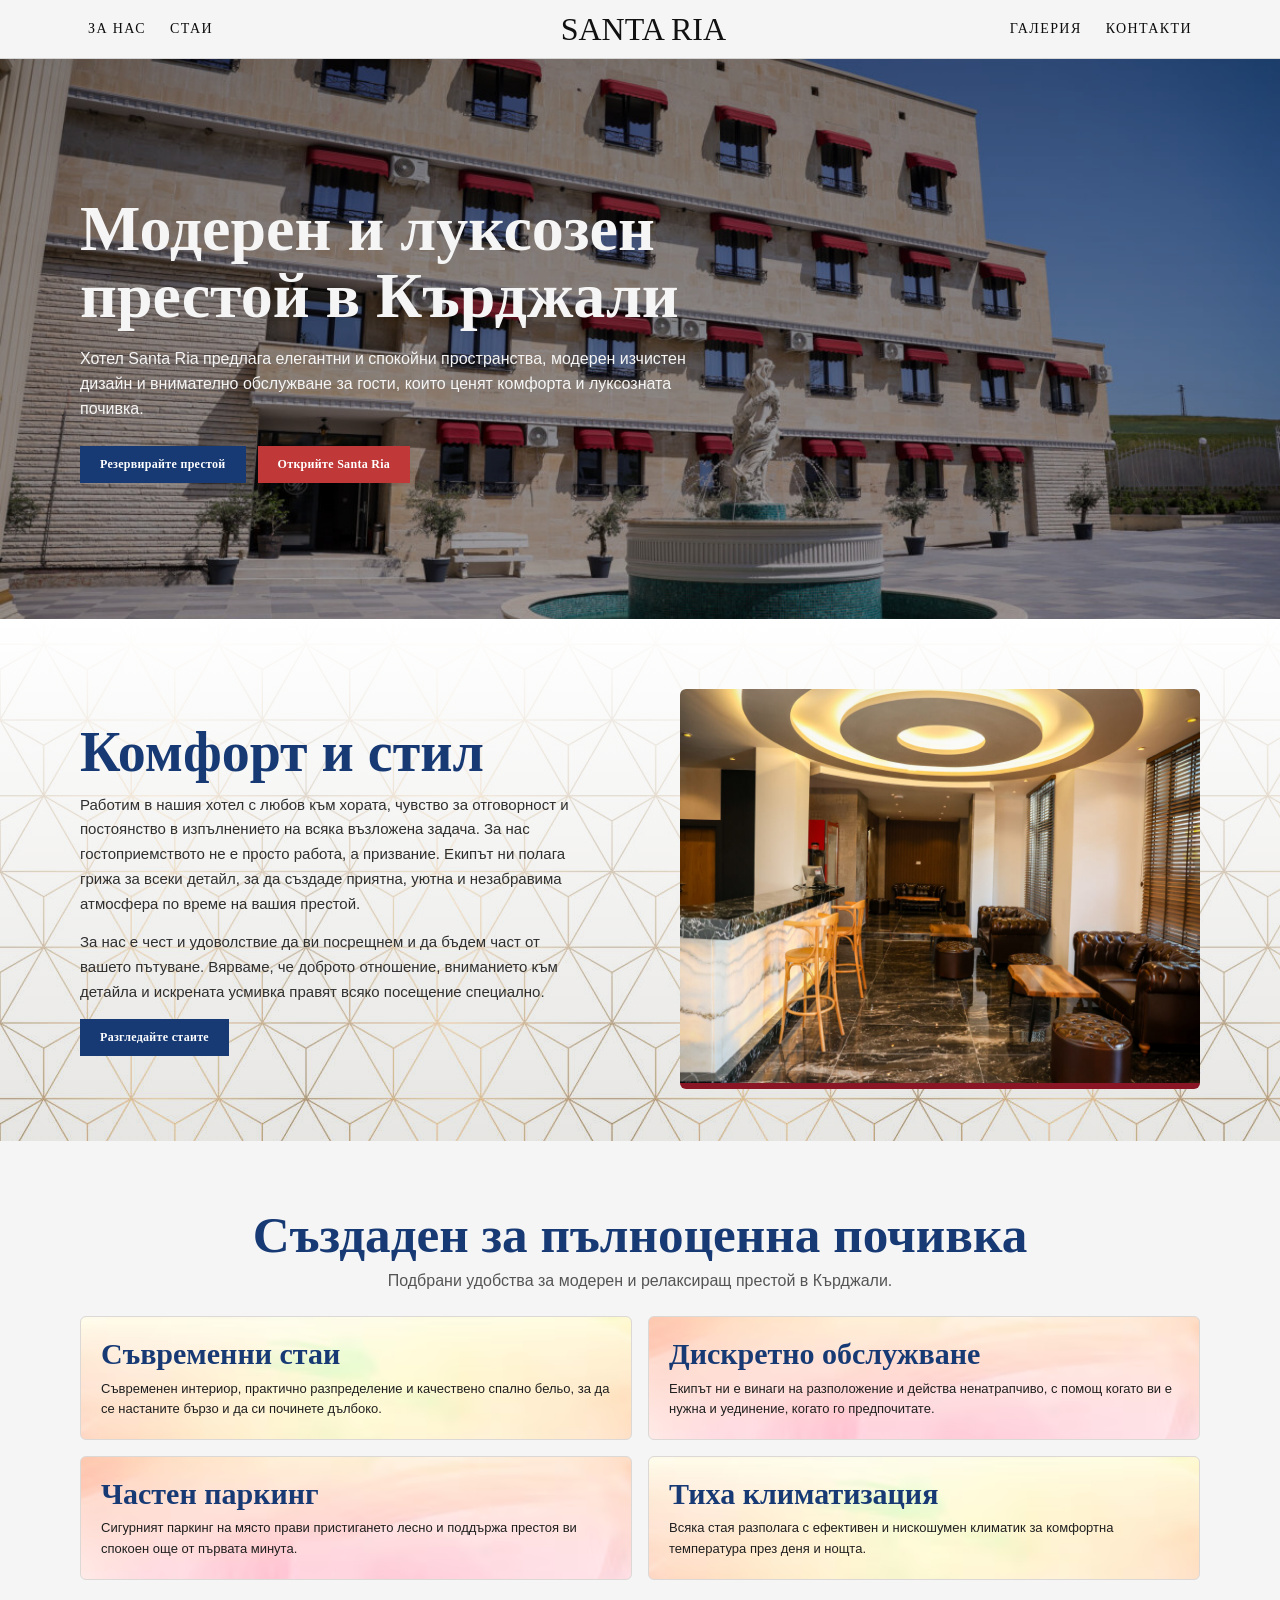
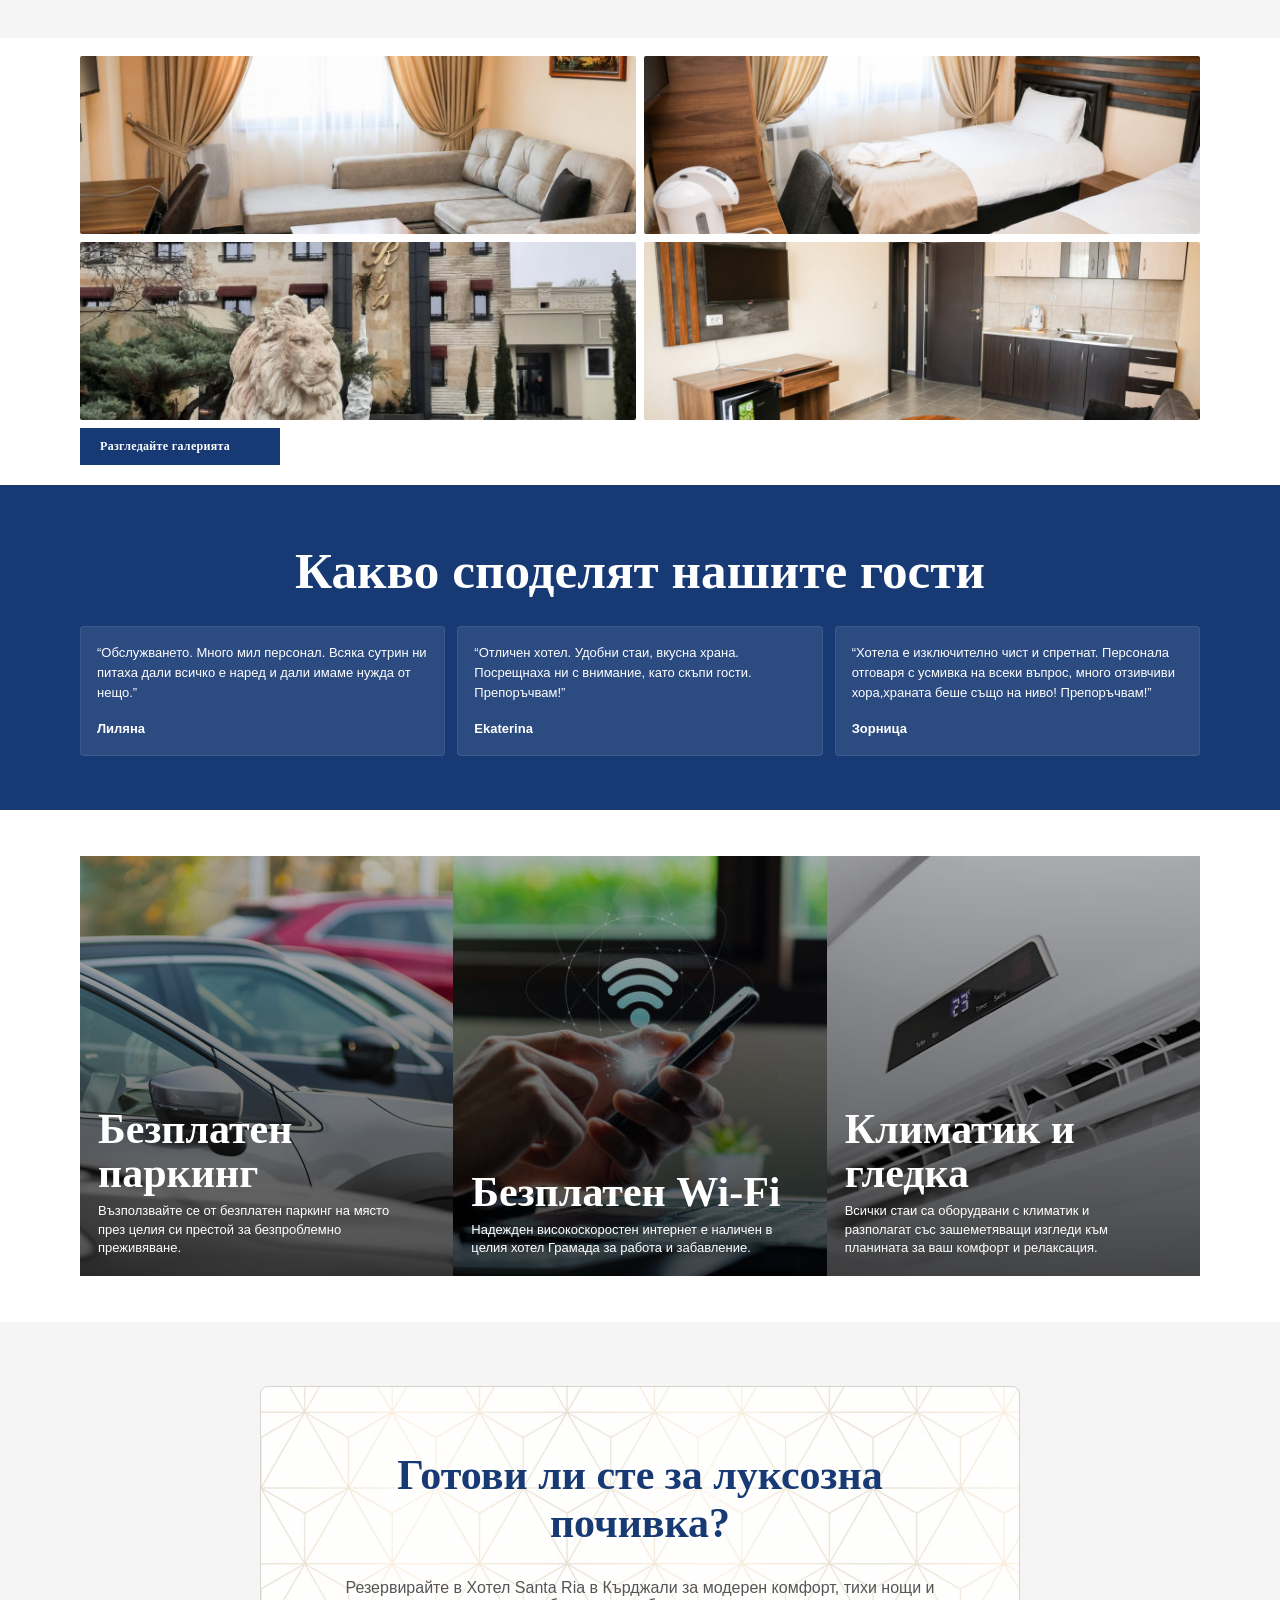
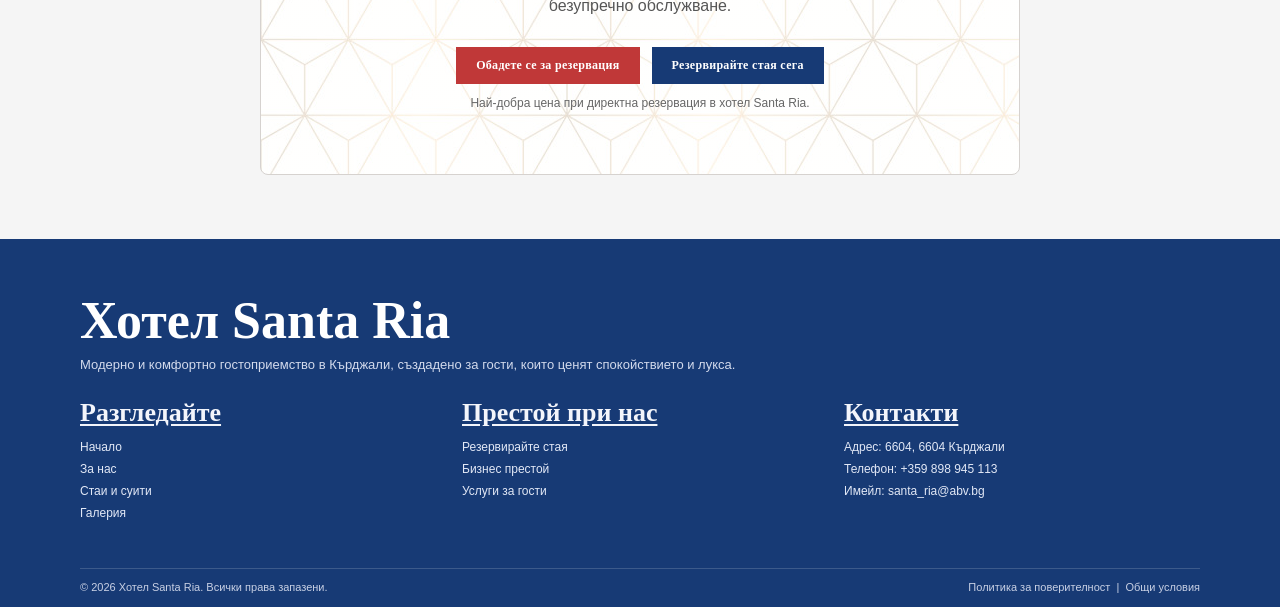
==== index.html @ 75cd3ae9 "Initialize" ====
﻿<!DOCTYPE html>
<html lang="bg">
<head>
  <link rel="stylesheet" href="hotel.css">
  <meta charset="UTF-8" />
  <meta name="viewport" content="width=device-width, initial-scale=1.0" />
  <title>SANTA RIA</title>
</head>
<body>
  <header class="topbar">
    <div class="container nav">
      <nav class="nav-links" aria-label="Основна навигация">
        <a href="about.html">За нас</a>
        <a href="rooms.html">Стаи</a>
      </nav>
      <a href="index.html" class="brand">SANTA RIA</a>
      <nav class="nav-links" aria-label="Допълнителна навигация">
        <a href="gallery.html">Галерия</a>
        <a href="#contact">Контакти</a>
      </nav>
      <input type="checkbox" id="menu-toggle" class="menu-toggle" />
      <label for="menu-toggle" class="menu-button" aria-label="Отвори или затвори менюто">
        <span></span>
        <span></span>
        <span></span>
      </label>
      <nav class="mobile-menu" aria-label="Мобилна навигация">
        <a href="about.html">За нас</a>
        <a href="rooms.html">Стаи</a>
        <a href="gallery.html">Галерия</a>
        <a href="#contact">Контакти</a>
      </nav>
    </div>
  </header>

  <section class="hero">
    <div class="container">
      <h1>Модерен и луксозен престой в Кърджали</h1>
      <p>Хотел Santa Ria предлага елегантни и спокойни пространства, модерен изчистен дизайн и внимателно обслужване за гости, които ценят комфорта и луксозната почивка.</p>
      <div class="actions">
        <a class="btn primary" href="https://www.booking.com/hotel/bg/santa-ria.bg.html">Резервирайте престой</a>
        <a class="btn secondary" href="about.html">Открийте Santa Ria</a>
      </div>
    </div>
  </section>

  <section class="intro" id="rooms">
    <div class="container intro-grid">
      <div>
        <h2 class="section-title">Комфорт и стил</h2>
        <p>Работим в нашия хотел с любов към хората, чувство за отговорност и постоянство в изпълнението на всяка възложена задача. За нас гостоприемството не е просто работа, а призвание. Екипът ни полага грижа за всеки детайл, за да създаде приятна, уютна и незабравима атмосфера по време на вашия престой.</p>
        <p>За нас е чест и удоволствие да ви посрещнем и да бъдем част от вашето пътуване. Вярваме, че доброто отношение, вниманието към детайла и искрената усмивка правят всяко посещение специално.</p>
        <a class="btn primary" href="rooms.html">Разгледайте стаите</a>
      </div>
      <div>
        <img src="images/lobby.png" alt="Модерно хотелско фоайе" />
      </div>
    </div>
  </section>

  <section class="comfort" id="services">
    <div class="container">
      <h3>Създаден за пълноценна почивка</h3>
      <p class="sub">Подбрани удобства за модерен и релаксиращ престой в Кърджали.</p>
      <div class="feature-grid">
        <article class="feature" id="feat">
          <h4>Съвременни стаи</h4>
          <p>Съвременен интериор, практично разпределение и качествено спално бельо, за да се настаните бързо и да си починете дълбоко.</p>
        </article>
        <article class="feature">
          <h4>Дискретно обслужване</h4>
          <p>Екипът ни е винаги на разположение и действа ненатрапчиво, с помощ когато ви е нужна и уединение, когато го предпочитате.</p>
        </article>
        <article class="feature">
          <h4>Частен паркинг</h4>
          <p>Сигурният паркинг на място прави пристигането лесно и поддържа престоя ви спокоен още от първата минута.</p>
        </article>
        <article class="feature" id="feat"> 
          <h4>Тиха климатизация</h4>
          <p>Всяка стая разполага с ефективен и нискошумен климатик за комфортна температура през деня и нощта.</p>
        </article>
      </div>
    </div>
  </section>

  <section class="gallery" id="gallery">
    <div class="container gallery-grid">
      <img src="images/room1.png" alt="Модерна хотелска стая" />
      <img src="images/room4.png" alt="Тихо обзавеждане на стая" />
      <img src="images/outside2.png" alt="Интериор на спалня" />
      <img src="images/kitchen.png" alt="Съвременно хотелско фоайе" />
      <a class="btn primary" href="gallery.html">Разгледайте галерията</a>
    </div>
  </section>

  <section class="testimonials">
    <div class="container">
      <h3>Какво споделят нашите гости</h3>
      <p class="sub"></p>
      <div class="quotes">
        <article class="quote">
          &ldquo;Обслужването. Много мил персонал. Всяка сутрин ни питаха дали всичко е наред и дали имаме нужда от нещо.&rdquo;
          <div class="author">Лиляна</div>
        </article>
        <article class="quote">
          &ldquo;Отличен хотел. Удобни стаи, вкусна храна. Посрещнаха ни с внимание, като скъпи гости. Препоръчвам!&rdquo;
          <div class="author">Ekaterina</div>
        </article>
        <article class="quote">
          &ldquo;Хотела е изключително чист и спретнат. Персонала отговаря с усмивка на всеки въпрос, много отзивчиви хора,храната беше също на ниво! Препоръчвам!&rdquo;
          <div class="author">Зорница</div>
        </article>
      </div>
    </div>
  </section>

  <section class="services">
    <div class="container service-grid">
      <article class="service-card">
        <img src="images/parking.png" alt="Parking" />
        <div class="overlay">
          <h4>Безплатен паркинг</h4>
          <p>Възползвайте се от безплатен паркинг на място през целия си престой за безпроблемно преживяване.</p>
        </div>
      </article>
      <article class="service-card">
        <img src="images/free-wifi.png" alt="Wi-Fi услуга" />
        <div class="overlay">
          <h4>Безплатен Wi-Fi</h4>
          <p>Надежден високоскоростен интернет е наличен в целия хотел Грамада за работа и забавление.</p>
        </div>
      </article>
      <article class="service-card">
        <img src="images/ac.png" alt="AC" />
        <div class="overlay">
          <h4>Климатик и гледка</h4>
          <p>Всички стаи са оборудвани с климатик и разполагат със зашеметяващи изгледи към планината за ваш комфорт и релаксация.</p>
        </div>
      </article>
    </div>
  </section>

  <section class="cta-wrap" id="booking">
    <div class="container">
      <div class="cta">
        <h3>Готови ли сте за луксозна почивка?</h3>
        <p class="sub">Резервирайте в Хотел Santa Ria в Кърджали за модерен комфорт, тихи нощи и безупречно обслужване.</p>
        <div class="actions">
          <a class="btn secondary" href="tel:+359898945113">Обадете се за резервация</a>
          <a class="btn primary" href="https://www.booking.com/hotel/bg/santa-ria.bg.html">Резервирайте стая сега</a>
        </div>
        <p class="note">Най-добра цена при директна резервация в хотел Santa Ria.</p>
      </div>
    </div>
  </section>

  <footer id="contact">
    <div class="container">
      <div class="footer-head">
        <h4>Хотел Santa Ria</h4>
        <p>Модерно и комфортно гостоприемство в Кърджали, създадено за гости, които ценят спокойствието и лукса.</p>
      </div>

      <div class="footer-grid">
        <div class="footer-col">
          <h5>Разгледайте</h5>
          <a href="index.html">Начало</a>
          <a href="about.html">За нас</a>
          <a href="rooms.html">Стаи и суити</a>
          <a href="gallery.html">Галерия</a>
        </div>
        <div class="footer-col">
          <h5>Престой при нас</h5>
          <a href="https://www.booking.com/hotel/bg/santa-ria.bg.html">Резервирайте стая</a>
          <a href="https://www.booking.com/hotel/bg/santa-ria.bg.html">Бизнес престой</a>
          <a href="index.html#services">Услуги за гости</a>
        </div>
        <div class="footer-col">
          <h5>Контакти</h5>
          <p>Адрес: 6604, 6604 Кърджали</p>
          <p>Телефон: +359 898 945 113</p>
          <p>Имейл: santa_ria@abv.bg</p>
        </div>
      </div>

      <div class="footer-bottom">
        <span>&copy; 2026 Хотел Santa Ria. Всички права запазени.</span>
        <span>Политика за поверителност &nbsp;|&nbsp; Общи условия</span>
      </div>
    </div>
  </footer>
</body>
</html>
---- hotel.css ----
:root {
    --navy: #173a75;
    --navy-dark: #102a54;
    --bg-soft: #e7dedb;
    --card-bg: #f1efee;
    --text: #1f1f1f;
    --muted: #5a5a5a;
    --red: #8a1524;
    --white: #ffffff;
}

* { box-sizing: border-box; }

body {
    margin: 0;
    font-family: Georgia, "Times New Roman", serif;
    color: var(--text);
    background: #fff;
}

.container {
    width: min(1120px, 92%);
    margin: 0 auto;
}

.topbar {
    background: #f8f8f8;
    border-bottom: 1px solid #d6d6d6;
    position: sticky;
    top: 0;
    z-index: 10;
    background: whitesmoke;
}

.nav {
    min-height: 58px;
    display: flex;
    align-items: center;
    justify-content: space-between;
    flex-wrap: wrap;
    gap: 16px;
    padding: 0 8px;
}

.nav-links {
    display: flex;
    gap: 24px;
    text-transform: uppercase;
    font-size: 14px;
    letter-spacing: 1.4px;
}

.menu-toggle {
    position: absolute;
    opacity: 0;
    pointer-events: none;
}

.menu-button,
.mobile-menu {
    display: none;
}

.nav-links a, .brand {
    color: #0d0d0d;
    text-decoration: none;
}

.brand {
    text-align: center;
    font-size: 32px;
    color: #111;
    white-space: nowrap;
  display: flex;
  flex-direction: column;
  position: relative;
  left: 1em;
}
.brand span {
  font-size: 12px;
}

.brand .mark {
    display: block;
    color: var(--red);
    font-size: 14px;
    line-height: 1;
    margin-bottom: 2px;
}

.hero {
    min-height: 560px;
    position: relative;
    overflow: hidden;
    background-image: url('images//outside1.png');
    background-size: cover;
    background-position: center;
    display: flex;
    align-items: center;
    color: whitesmoke;
}
.hero::before {
    content: "";
    position: absolute;
    inset: 0;
    background: linear-gradient(rgba(0,0,0,.45), rgba(0,0,0,.35));
    opacity: 0;
    animation: hero-darken 1.1s ease forwards;
    pointer-events: none;
}
.hero > .container {
    position: relative;
    z-index: 1;
    opacity: 0;
    animation: hero-text-fade 0.8s ease 0.4s forwards;
}

.hero h1 {
    font-size: clamp(42px, 6vw, 64px);
    line-height: 1.05;
    margin: 0 0 18px;
    max-width: 720px;
}

.hero p {
    margin: 0 0 24px;
    max-width: 610px;
    font-family: Arial, Helvetica, sans-serif;
    font-size: 16px;
    line-height: 1.55;
}

.actions { display: flex; gap: 12px; flex-wrap: wrap; }

.btn {
    padding: 11px 20px;
    border: none;
    font-size: 12px;
    font-weight: 700;
    letter-spacing: .3px;
    text-decoration: none;
    display: inline-block;
    cursor: pointer;
}

.btn.primary { background: var(--navy); color: white;}
.btn.secondary { background: rgb(192, 56, 56); color: white; }
.btn.red { background: var(--red); color: #fff; }

.intro {
    padding: 70px 0 52px;
    background-image: linear-gradient(white, rgba(184, 184, 184, 0.35)),
    url('images/background.png');
}

.intro img {
    height: 400px;
}

.intro-grid {
    display: grid;
    grid-template-columns: 1.1fr 1fr;
    gap: 28px;
    align-items: center;
}

h2.section-title {
    color: var(--navy);
    font-size: clamp(38px, 4.6vw, 56px);
    margin: 0 0 10px;
    line-height: 1.08;
}

.intro p {
    font-family: Arial, Helvetica, sans-serif;
    color: #2f2f2f;
    line-height: 1.65;
    margin: 0 0 14px;
    font-size: 15px;
    max-width: 500px;
}

.intro img {
    width: 100%;
    border-radius: 6px;
    display: block;
    border-bottom: 6px solid var(--red);
}

.comfort {
    background: whitesmoke;
    padding: 64px 0 58px;
}

.comfort h3, .testimonials h3, .cta h3 {
    color: var(--navy);
    text-align: center;
    font-size: clamp(36px, 4vw, 52px);
    margin: 0;
}

.comfort .sub,
.testimonials .sub,
.cta .sub {
    margin: 8px auto 26px;
    text-align: center;
    color: #555;
    font-family: Arial, Helvetica, sans-serif;
    max-width: 700px;
}

.feature-grid {
    display: grid;
    grid-template-columns: repeat(2, minmax(0, 1fr));
    gap: 16px;
}

.feature {
    background: var(--card-bg);
    border: 1px solid #dbd8d5;
    border-radius: 6px;
    padding: 20px;
    background: url(images/back2.png) center;
}

#feat {
    background: url(images/back2.png) top;
}

.icon {
    background: #dde2e8;
    display: grid;
    place-items: center;
    color: var(--navy);
    font-size: 16px;
    margin-bottom: 12px;
    font-family: Arial, Helvetica, sans-serif;
    font-weight: 700;
}

.icon, .icon img {
    width: 34px;
    height: 34px;
    border-radius: 4px;
}

.feature h4 {
    color: var(--navy);
    margin: 0 0 8px;
    font-size: 30px;
    line-height: 1.12;
}

.feature p {
    margin: 0;
    font-size: 13px;
    line-height: 1.55;
    font-family: Arial, Helvetica, sans-serif;
}

.gallery {
    padding: 18px 0 0;
    background: #fff;
}

.gallery a {
    width: 200px;
}

.gallery-grid {
    display: grid;
    grid-template-columns: repeat(2, minmax(0, 1fr));
    gap: 8px;
}

.gallery-grid img,
.service-card img {
    width: 100%;
    height: 178px;
    object-fit: cover;
    display: block;
    border-radius: 2px;
}

.testimonials {
    background: var(--navy);
    color: #fff;
    padding: 56px 0 54px;
    margin-top: 20px;
}

.testimonials h3 { color: #fff; }
.testimonials .sub { color: #d8deed; }

.quotes {
    display: grid;
    grid-template-columns: repeat(3, minmax(0, 1fr));
    gap: 12px;
}

.quote {
    background: rgba(255,255,255,.09);
    border: 1px solid rgba(255,255,255,.08);
    border-radius: 4px;
    padding: 16px;
    font-family: Arial, Helvetica, sans-serif;
    font-size: 13px;
    line-height: 1.55;
    display: flex;
    flex-direction: column;
    justify-content: space-between;
}

.quote .author {
    margin-top: 16px;
    font-weight: 700;
    font-size: 13px;
    color: #fff;
}

.quote .role {
    font-size: 11px;
    color: #c7d0e6;
    margin-top: 2px;
}

.services {
    background: #fff;
    padding: 46px 0;
}

.service-grid {
    display: grid;
    grid-template-columns: repeat(3, minmax(0, 1fr));
    gap: 0;
}

.service-card {
    position: relative;
    overflow: hidden;
    min-height: 420px;
}

.service-card img {
    height: 100%;
    min-height: 420px;
    border-radius: 0;
}

.overlay {
    position: absolute;
    inset: 0;
    background: linear-gradient(to top, rgba(0,0,0,.7), rgba(0,0,0,.28));
    color: #fff;
    display: flex;
    flex-direction: column;
    justify-content: flex-end;
    padding: 18px;
}

.overlay h4 {
    font-size: 42px;
    margin: 0 0 6px;
    line-height: 1.04;
}

.overlay p {
    margin: 0;
    font-family: Arial, Helvetica, sans-serif;
    font-size: 13px;
    line-height: 1.45;
    max-width: 310px;
}

.cta-wrap {
    background: whitesmoke;
    padding: 64px 0;
}

.cta {
    max-width: 760px;
    margin: 0 auto;
    background: linear-gradient(to top, rgba(255, 255, 255, 0.77), rgba(255, 255, 255, 0.77)),
     url(images/background.png);
    border: 1px solid #d6d2cf;
    border-radius: 8px;
    padding: 64px 48px;
    text-align: center;
}

.cta h3 {
    font-size: 42px;
}

.cta .sub { margin-block: 32px; }

.cta .actions {
    justify-content: center;
    margin-bottom: 12px;
}

.note {
    margin: 0;
    color: #666;
    font-size: 12px;
    font-family: Arial, Helvetica, sans-serif;
}

footer {
    background: var(--navy);
    color: #f3f5fb;
    padding: 56px 0 14px;
}

.footer-head h4 {
    margin: 0;
    font-size: 52px;
    line-height: 1;
    color: #fff;
}

.footer-head p {
    margin: 10px 0 18px;
    font-family: Arial, Helvetica, sans-serif;
    font-size: 13px;
    color: #d3daec;
}

.social {
    display: flex;
    gap: 8px;
    margin-bottom: 28px;
}

.bubble {
    width: 24px;
    height: 24px;
    border-radius: 50%;
    border: 1px solid rgba(255,255,255,.35);
    display: grid;
    place-items: center;
    font-size: 11px;
    font-family: Arial, Helvetica, sans-serif;
}

.footer-grid {
    display: grid;
    grid-template-columns: repeat(3, minmax(0, 1fr));
    gap: 26px;
    padding: 8px 0 30px;
}

.footer-col h5 {
    margin: 0 0 12px;
    font-size: 26px;
    text-decoration: underline;
    text-underline-offset: 3px;
}

.footer-col a,
.footer-col p {
    margin: 8px 0;
    font-family: Arial, Helvetica, sans-serif;
    font-size: 12px;
    color: #e2e8f6;
    text-decoration: none;
    display: block;
}

.footer-bottom {
    border-top: 1px solid rgba(255,255,255,.16);
    margin-top: 10px;
    padding-top: 12px;
    display: flex;
    justify-content: space-between;
    gap: 12px;
    flex-wrap: wrap;
    font-family: Arial, Helvetica, sans-serif;
    font-size: 11px;
    color: #c8d0e4;
}

@media (max-width: 900px) {
    .topbar { position: static; }
    .intro-grid,
    .feature-grid,
    .quotes,
    .gallery-grid,
    .service-grid,
    .footer-grid { grid-template-columns: 1fr; }
    .hero { min-height: 520px; }
    .hero h1 { max-width: 100%; }
    .brand { font-size: 24px;}
    .nav-links {font-size: 12px;}
}

@media (max-width: 600px) {
    .brand { font-size: 21px; }
    .nav-links {
        /* gap: 10px; */
        font-size: 11px;
        letter-spacing: 0.8px;
    }
}

@media (max-width: 520px) {
    .container { width: min(1120px, 94%); }

    .nav {
        position: relative;
        min-height: 64px;
        justify-content: center;
        padding: 10px 44px 10px 8px;
    }

    .nav > .nav-links {
        display: none;
    }

    .brand {
        position: static;
        left: auto;
        z-index: 1;
        font-size: 22px;
        text-align: center;
    }

    .menu-button {
        display: flex;
        flex-direction: column;
        justify-content: center;
        gap: 5px;
        position: absolute;
        top: 50%;
        right: 10px;
        transform: translateY(-50%);
        width: 24px;
        cursor: pointer;
        z-index: 3;
    }

    .menu-button span {
        display: block;
        width: 24px;
        height: 2px;
        background: #111;
        border-radius: 2px;
        transition: transform .25s ease, opacity .2s ease;
    }

    .mobile-menu {
        display: block;
        position: absolute;
        top: calc(100% - 4px);
        right: 8px;
        width: 185px;
        background: #f8f8f8;
        border: 1px solid #d6d6d6;
        border-radius: 6px;
        box-shadow: 0 10px 24px rgba(0, 0, 0, .12);
        padding: 6px 0;
        opacity: 0;
        pointer-events: none;
        transform: translateY(-8px);
        transition: opacity .2s ease, transform .2s ease;
        z-index: 2;
    }

    .mobile-menu a {
        display: block;
        width: 100%;
        padding: 10px 14px;
        text-align: left;
        border-bottom: 1px solid #e6e6e6;
        color: #111;
        text-decoration: none;
        text-transform: uppercase;
        font-size: 11px;
        letter-spacing: 1px;
    }

    .mobile-menu a:last-child {
        border-bottom: none;
    }

    .menu-toggle:checked + .menu-button + .mobile-menu {
        opacity: 1;
        pointer-events: auto;
        transform: translateY(0);
    }

    .menu-toggle:checked + .menu-button span:nth-child(1) {
        transform: translateY(7px) rotate(45deg);
    }

    .menu-toggle:checked + .menu-button span:nth-child(2) {
        opacity: 0;
    }

    .menu-toggle:checked + .menu-button span:nth-child(3) {
        transform: translateY(-7px) rotate(-45deg);
    }
}

@media (max-width: 400px) {
    .hero h1 {
        font-size: 36px;
    }

    .hero p {
        font-size: 15px;
    }

    .hero .actions .secondary {
        padding-inline: 33px;
    }
}

@keyframes hero-darken {
  from { opacity: 0; }
  to { opacity: 1; }
}

@keyframes hero-text-fade {
  from { opacity: 0; }
  to { opacity: 1; }
}
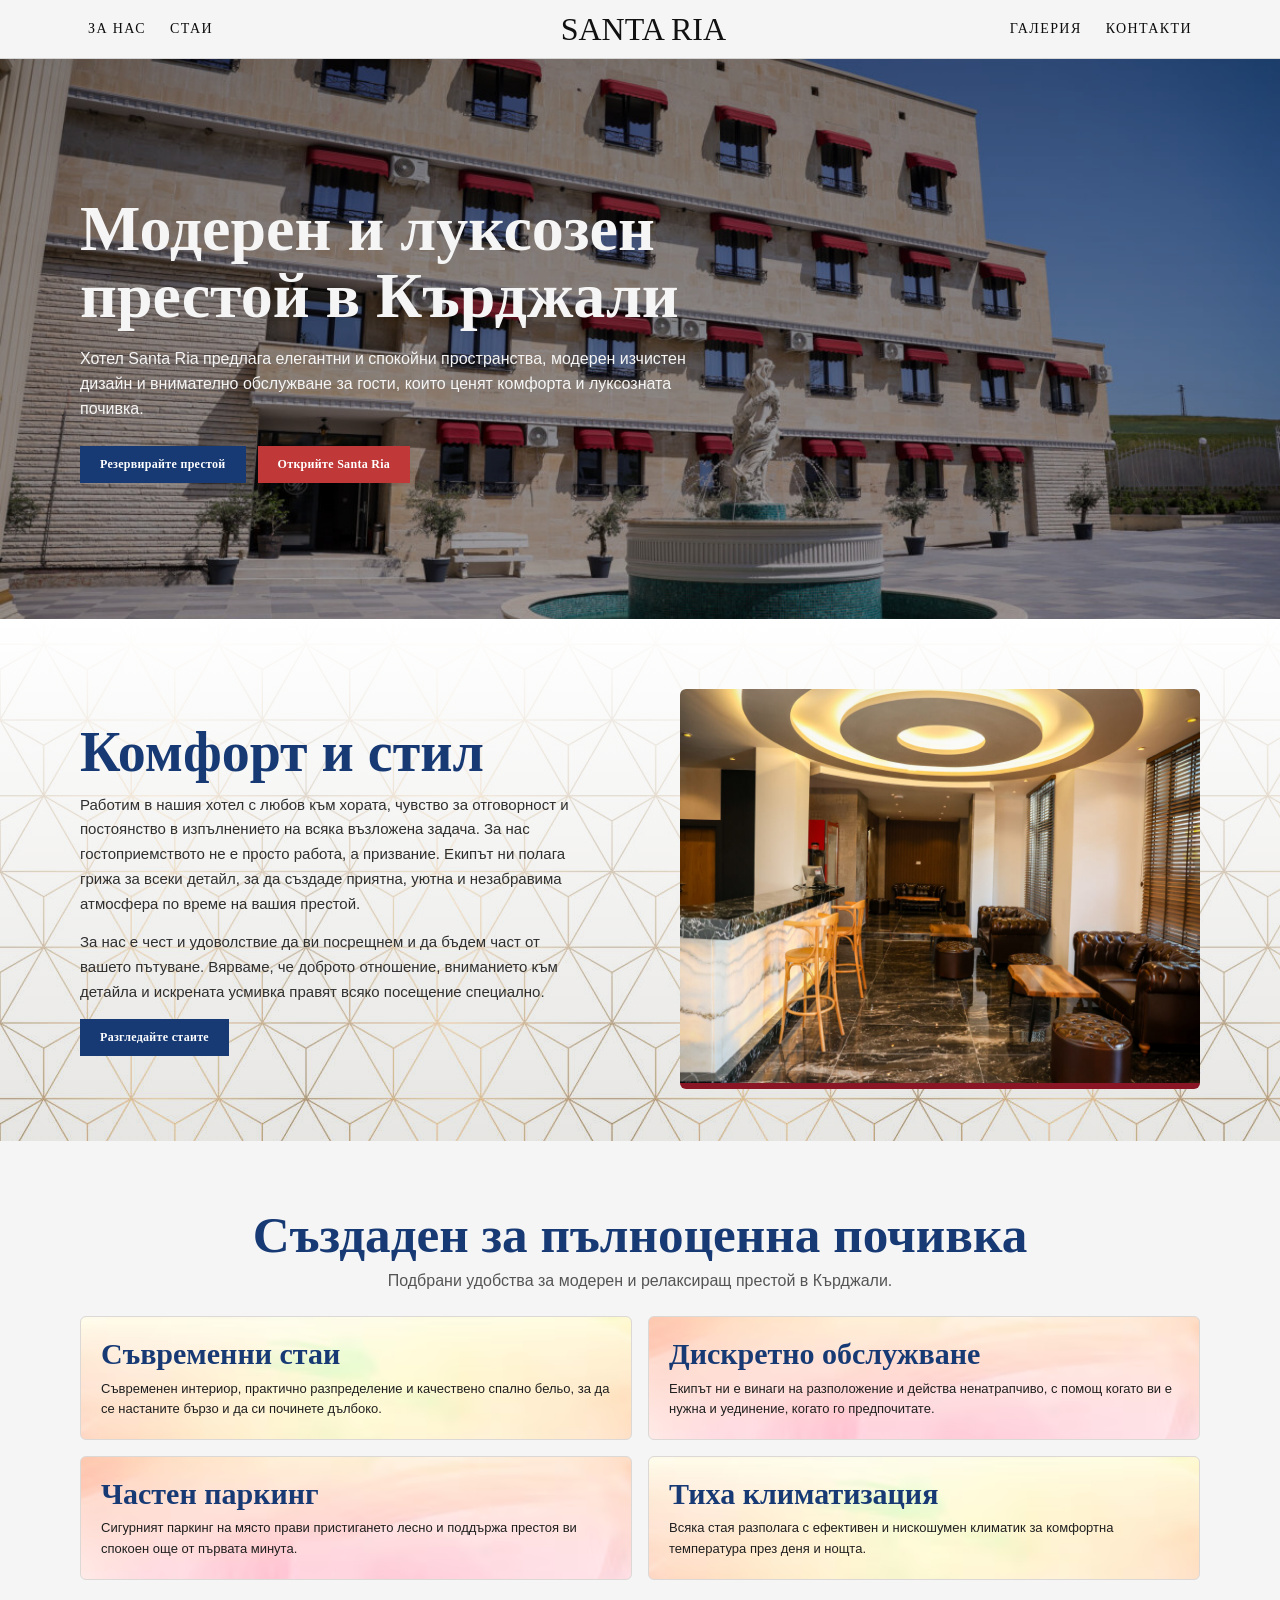
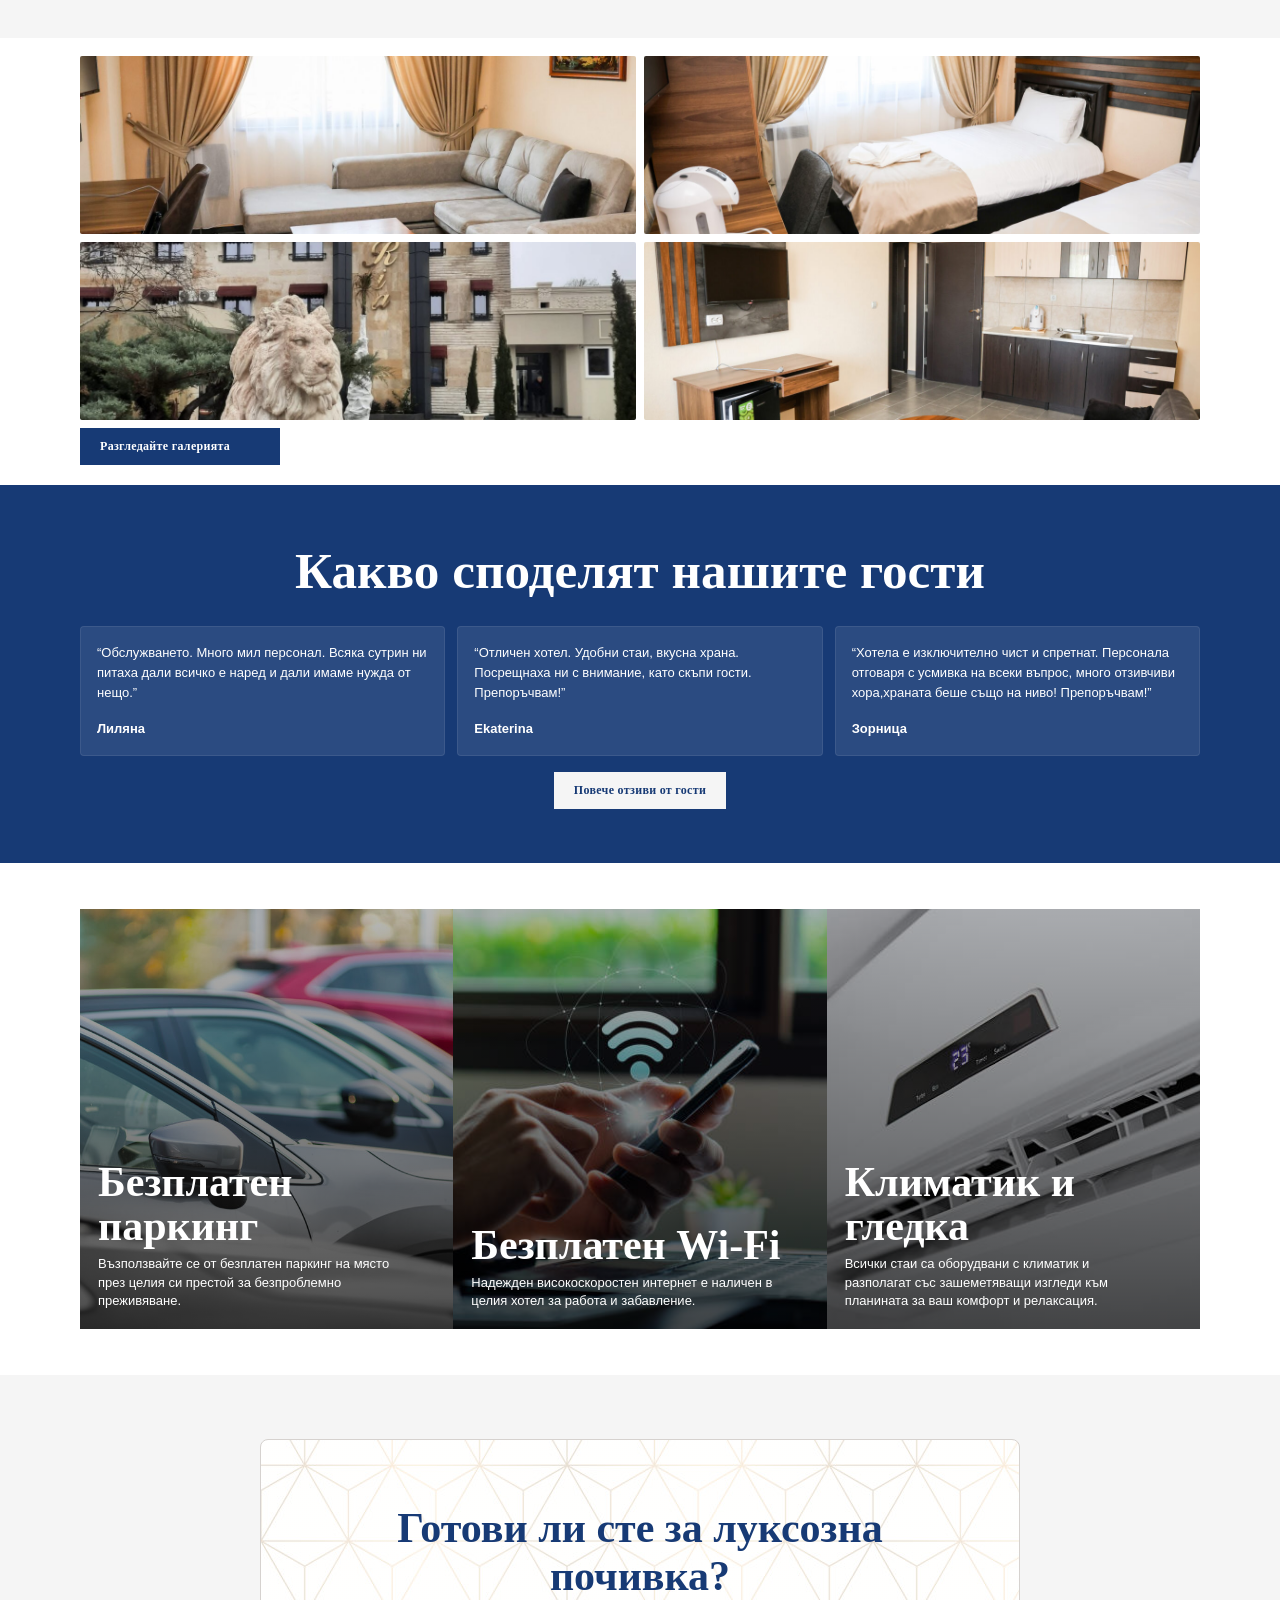
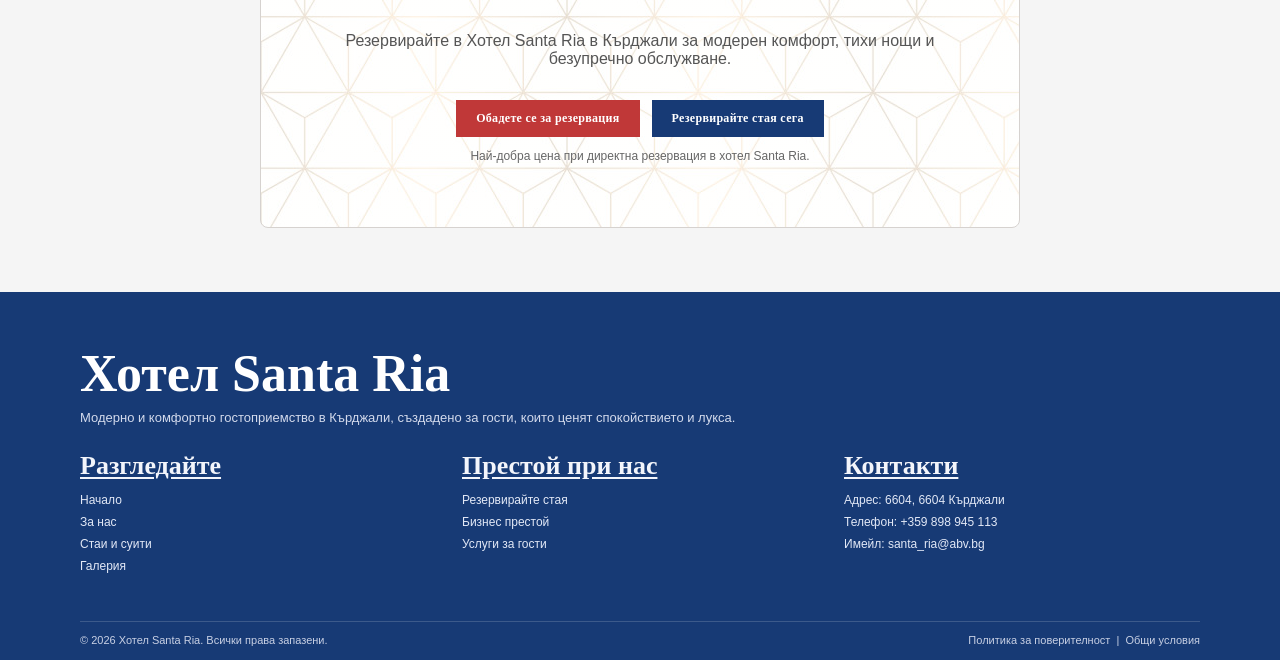
==== commit 344c17e3: "Final" ====
--- a/index.html
+++ b/index.html
@@ -111,6 +111,9 @@
           <div class="author">Зорница</div>
         </article>
       </div>
+      <p class="review_p">
+       <a class="btn reviews" href="https://www.booking.com/hotel/bg/santa-ria.bg.html#tab-reviews">Повече отзиви от гости</a>
+       </p>
     </div>
   </section>
 
@@ -127,7 +130,7 @@
         <img src="images/free-wifi.png" alt="Wi-Fi услуга" />
         <div class="overlay">
           <h4>Безплатен Wi-Fi</h4>
-          <p>Надежден високоскоростен интернет е наличен в целия хотел Грамада за работа и забавление.</p>
+          <p>Надежден високоскоростен интернет е наличен в целия хотел за работа и забавление.</p>
         </div>
       </article>
       <article class="service-card">
--- a/hotel.css
+++ b/hotel.css
@@ -146,6 +146,15 @@
 .btn.primary { background: var(--navy); color: white;}
 .btn.secondary { background: rgb(192, 56, 56); color: white; }
 .btn.red { background: var(--red); color: #fff; }
+.review_p {
+    margin-bottom: 0px;
+    text-align: center;
+}
+
+.reviews {
+    background: whitesmoke;
+    color: var(--navy);
+}
 
 .intro {
     padding: 70px 0 52px;
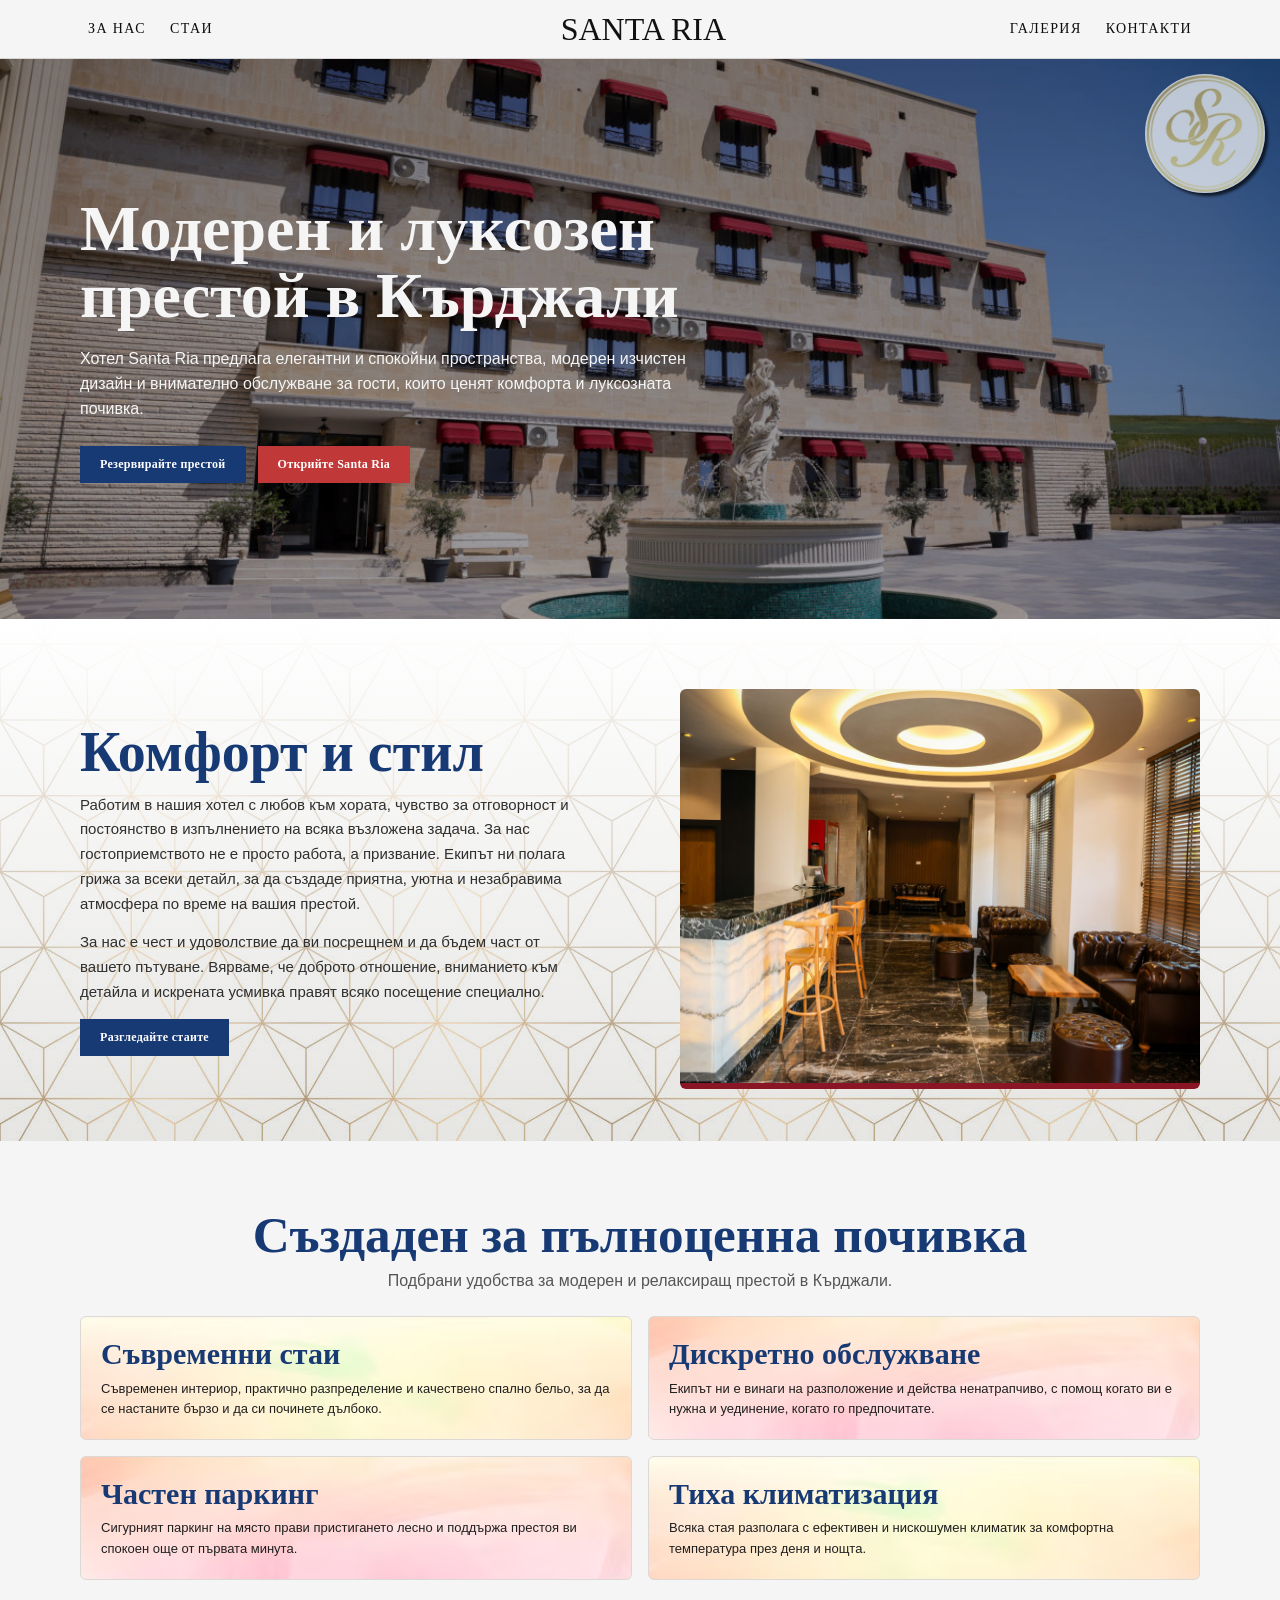
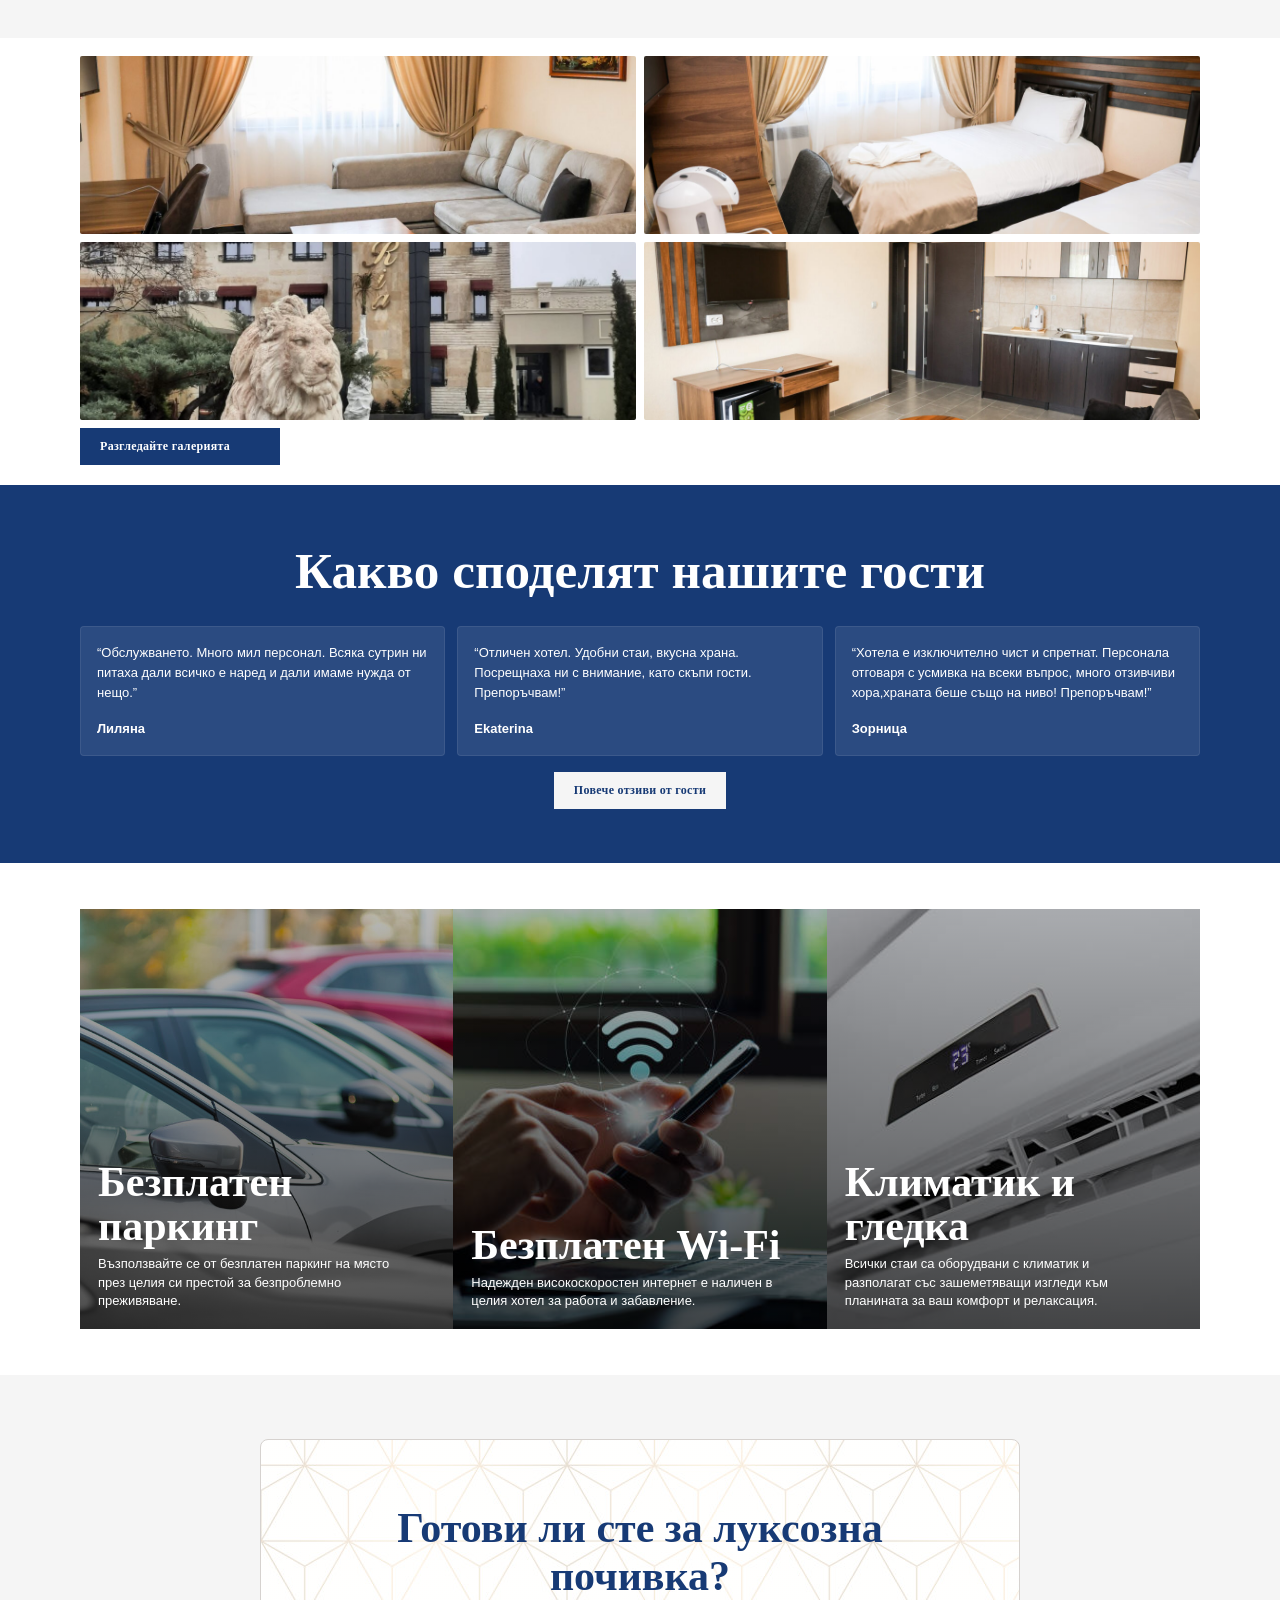
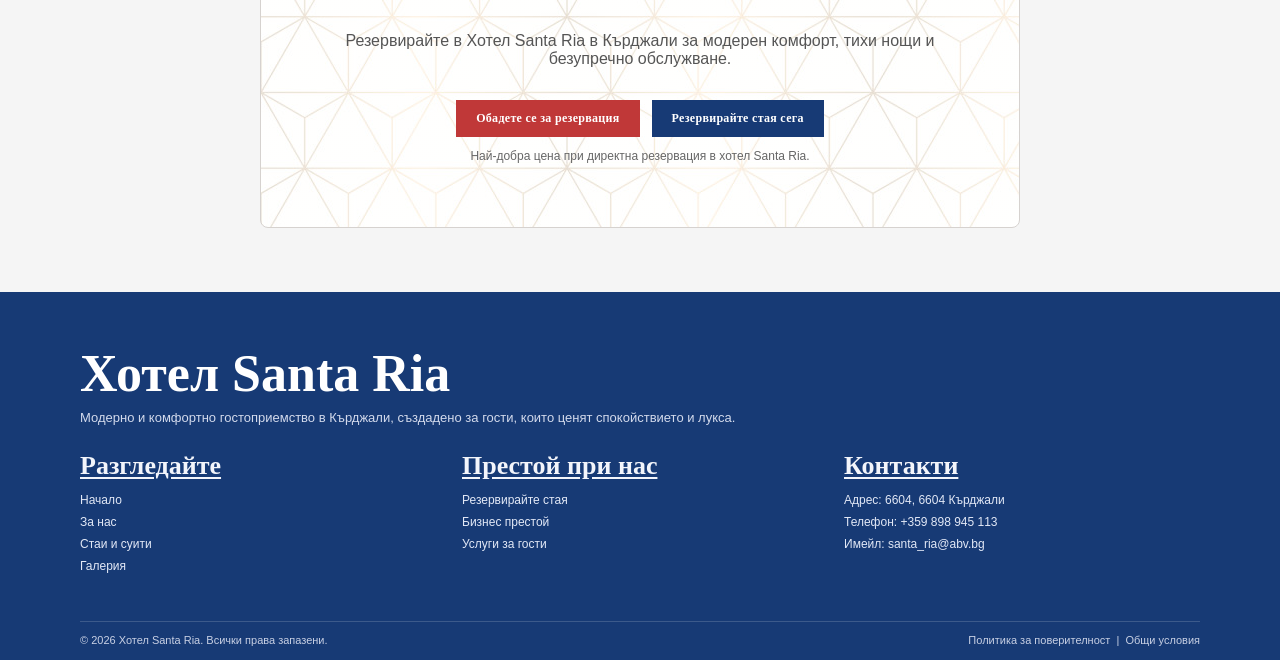
==== commit 4becff2f: "Final" ====
--- a/index.html
+++ b/index.html
@@ -13,7 +13,7 @@
         <a href="about.html">За нас</a>
         <a href="rooms.html">Стаи</a>
       </nav>
-      <a href="index.html" class="brand">SANTA RIA</a>
+      <a href="index.html" class="brand"> SANTA RIA</a>
       <nav class="nav-links" aria-label="Допълнителна навигация">
         <a href="gallery.html">Галерия</a>
         <a href="#contact">Контакти</a>
@@ -34,14 +34,17 @@
   </header>
 
   <section class="hero">
-    <div class="container">
-      <h1>Модерен и луксозен престой в Кърджали</h1>
-      <p>Хотел Santa Ria предлага елегантни и спокойни пространства, модерен изчистен дизайн и внимателно обслужване за гости, които ценят комфорта и луксозната почивка.</p>
-      <div class="actions">
-        <a class="btn primary" href="https://www.booking.com/hotel/bg/santa-ria.bg.html">Резервирайте престой</a>
-        <a class="btn secondary" href="about.html">Открийте Santa Ria</a>
+    <div class="container index">
+      <div>
+        <h1>Модерен и луксозен престой в Кърджали</h1>
+        <p>Хотел Santa Ria предлага елегантни и спокойни пространства, модерен изчистен дизайн и внимателно обслужване за гости, които ценят комфорта и луксозната почивка.</p>
+        <div class="actions">
+          <a class="btn primary" href="https://www.booking.com/hotel/bg/santa-ria.bg.html">Резервирайте престой</a>
+          <a class="btn secondary" href="about.html">Открийте Santa Ria</a>
+        </div>
       </div>
     </div>
+    <a><img class="logo" src="images/logo.png"></a>
   </section>
 
   <section class="intro" id="rooms">
--- a/hotel.css
+++ b/hotel.css
@@ -23,6 +23,11 @@
     margin: 0 auto;
 }
 
+.index {
+    display: flex;
+    gap: 90px;
+}
+
 .topbar {
     background: #f8f8f8;
     border-bottom: 1px solid #d6d6d6;
@@ -86,6 +91,20 @@
     font-size: 14px;
     line-height: 1;
     margin-bottom: 2px;
+}
+
+.logo {
+    width: 120px;
+    height: fit-content;
+    border-radius: 50%;
+    position: absolute;
+    top: 15px;
+    right: 15px;
+    opacity: 0.7;
+    box-shadow: 3px 3px 3px black;
+    z-index: 1;
+    opacity: 0;
+    animation: hero-logo-fade 0.8s ease 0.8s forwards;
 }
 
 .hero {
@@ -609,6 +628,10 @@
     .menu-toggle:checked + .menu-button span:nth-child(3) {
         transform: translateY(-7px) rotate(-45deg);
     }
+
+    .logo {
+        width: 80px;
+    }
 }
 
 @media (max-width: 400px) {
@@ -633,4 +656,9 @@
 @keyframes hero-text-fade {
   from { opacity: 0; }
   to { opacity: 1; }
+}
+
+@keyframes hero-logo-fade {
+  from { opacity: 0; }
+  to { opacity: 0.7; }
 }
